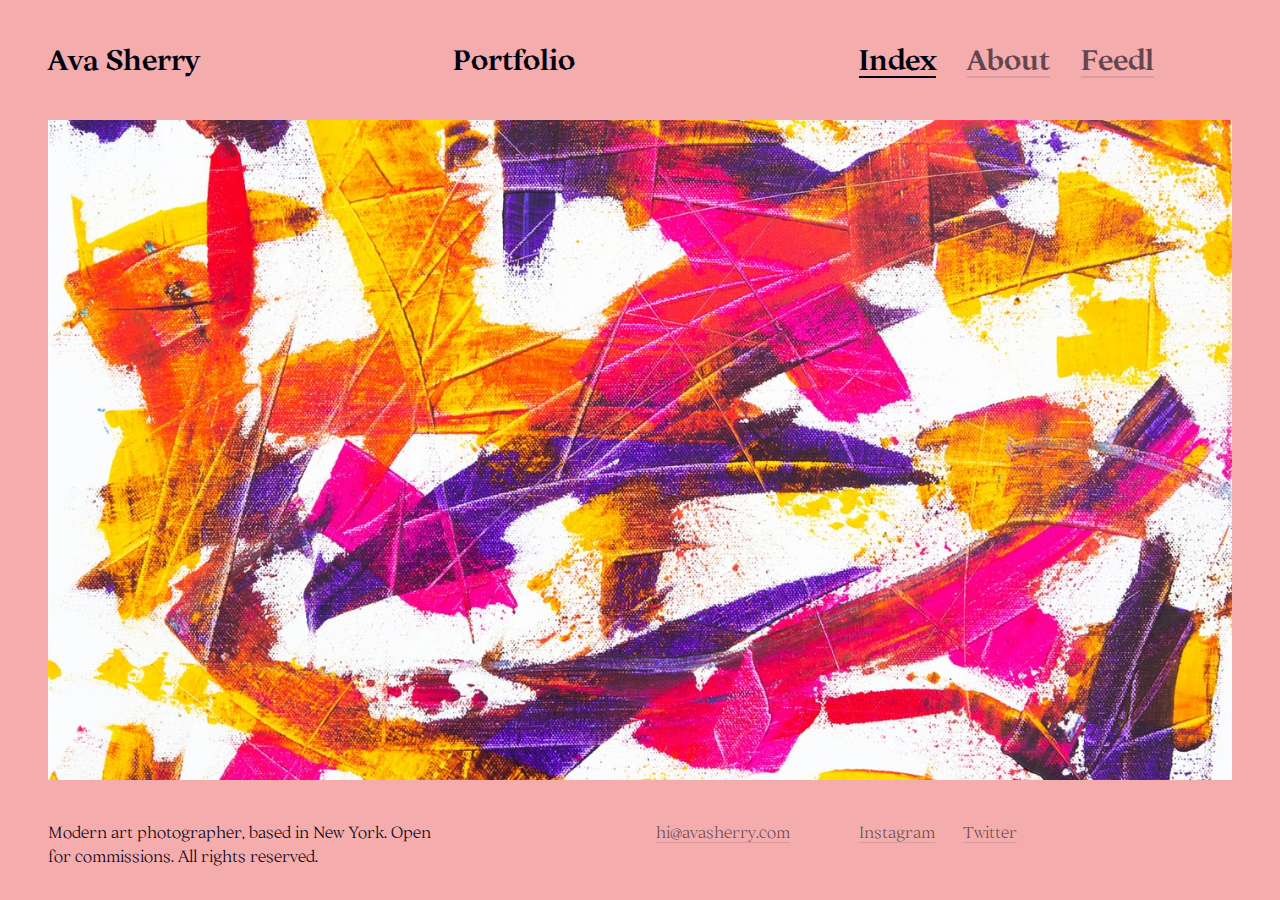
==== index.html @ 2bc90b28 "first commit" ====
<!doctype html>
<html>
  <head>
    <meta charset="utf-8">
    <meta name="viewport" content="width=device-width, initial-scale=1">
    
    <title>Welcome – Ava Sherry</title>

    <link href="_base.css" rel="stylesheet">
    <link href="style.css" rel="stylesheet">
  </head>
  <body> 
    
    <header>
      <h1>Ava Sherry</h1>
      <p>Portfolio</p>

      <nav>
        <a href="/" class="selected">Index</a>
        <a href="/about.html">About</a>
        <a href="/feed.html">Feedl</a>
      </nav>
    </header>

    <main data-barba="wrapper">
      <section data-barba="container">
        <img src="home.jpg" class="full full-img">
      </section>
    </main>
   

    <footer>
      <p>Modern art photographer, based in New York. Open for commissions. All rights reserved.</p>
      <nav>
        <a href="mailto:hi@avasherry.com">hi@avasherry.com</a>
      </nav>
      <nav>
        <a href="https://www.instagram.com/hisuperhi">Instagram</a>
        <a href="https://twitter.com/superhi_">Twitter</a>
      </nav>
    </footer>
      <script src="barba.js" ></script>
      <script src="barba-css.js"></script>
      <script src="scripts.js"></script>
  </body>
</html>
---- _base.css ----
html, body, div, span, applet, object, iframe,
h1, h2, h3, h4, h5, h6, p, blockquote, pre,
a, abbr, acronym, address, big, cite, code,
del, dfn, em, img, ins, kbd, q, s, samp,
small, strike, strong, sub, sup, tt, var,
b, u, i, center,
dl, dt, dd, ol, ul, li,
fieldset, form, label, legend,
table, caption, tbody, tfoot, thead, tr, th, td,
article, aside, canvas, details, embed,
figure, figcaption, footer, header, hgroup,
menu, nav, output, ruby, section, summary,
time, mark, audio, video {
  margin: 0;
  padding: 0;
  border: 0;
  font-size: 100%;
  font: inherit;
  vertical-align: baseline;
}

article, aside, details, figcaption, figure,
footer, header, hgroup, menu, nav, section {
  display: block;
}
body {
  line-height: 1;
}
ol, ul {
  list-style: none;
}
blockquote, q {
  quotes: none;
}
blockquote:before, blockquote:after,
q:before, q:after {
  content: '';
  content: none;
}
table {
  border-collapse: collapse;
  border-spacing: 0;
}

img, iframe {
  vertical-align: bottom;
  max-width: 100%;
}

input, textarea, select {
  font: inherit;
}

* {
  -webkit-box-sizing: border-box;
  -moz-box-sizing: border-box;
  box-sizing: border-box;
  -webkit-font-smoothing: antialiased;
  text-rendering: optimizeLegibility;
}
---- style.css ----
@font-face {
  font-family: "Ortica";
  font-weight: 700;
  src: url(ortica-bold.woff2), url(ortica-bold.woff);
}

@font-face {
  font-family: "Ortica";
  font-weight: 400;
  src: url(ortica-light.woff2), url(ortica-light.woff);
}

:root {
  --background: #f4acac;
  --text-color: #000011;

  --nav-link: rgba(0, 0, 17, 0.6);
  --nav-link-selected: rgba(0, 0, 17, 1);
  --nav-underline: rgba(0, 0, 17, 0.1);
  --nav-underline-hover: rgba(0, 0, 17, 1);

  --timing: 0.25s;
  --bezier: cubic-bezier(0.215, 0.61, 0.355, 1);
}

body {
  font-family: Ortica, Arial;
  font-size: 20px;
  line-height: 1.5;
  background-color: var(--background);
  color: var(--text-color);
  padding: 0 48px 0 48px;

  transition: background-color calc(3 * var(--timing)) var(--bezier);
}

body.feed {
  --background: #000011;
  --text-color: #ffffff;

  --nav-link: rgba(255, 255, 255, 0.6);
  --nav-link-selected: rgba(255, 255, 255, 1);
  --nav-underline: rgba(255, 255, 255, 0.1);
  --nav-underline-hover: rgba(255, 255, 255, 1);
}

header, section, footer {
  display: grid;
  grid-template-columns: repeat(6, 1fr);
  grid-auto-flow: dense;
  grid-gap: 32px;
}

header {
  position: -webkit-sticky;
  position: sticky;
  top: 0;
  z-index: 2;

  font-weight: 700;
  font-size: 28px;
  height: 120px;
  align-items: center;
}

header h1, header p, header nav {
  grid-column: span 2;
}

a {
  text-decoration: none;
  color: var(--nav-link);
  border-bottom: 0.1em solid var(--nav-underline);
}

a:hover, a.selected {
  border-bottom-color: var(--nav-underline-hover);
}

a.selected {
  color: var(--nav-link-selected);
}

nav a {
  margin-right: 24px;
}

nav a:last-child {
  margin-right: 0;
}

.full {
  grid-column: span 6;
}

.full-img {
  height: calc(100vh - 240px);
  width: 100%;
  object-fit: cover;
}

.full-img.sticky {
  position: sticky;
  top: 120px;
}

.split {
  grid-column: span 3;
}

section p {
  margin: 0 0 24px 0;
  max-width: 30em;
}

section p:last-child {
  margin-bottom: 0;
}

footer {
  height: 120px;
  font-size: 16px;
  padding: 40px 0 0 0;
}

footer p {
  grid-column: span 3;
  max-width: 25em;
}

footer nav:last-child {
  grid-column: span 2;
}

section.feed {
  grid-auto-rows: 40vw;
}

section.feed img {
  height: 100%;
  width: 100%;
  object-fit: cover;
  grid-column: span 2;
}

.fade-leave-active, 
.fade-enter-active {
  transition: opacity var(--timing) var(--bezier), transform var(--timing) var(--bezier) ;
}


.fade-leave {
  opacity: 1;
  transform: translate(0, 0);
}

.fade-leave-to {
  opacity: 0;
  transform: translate(0, 30px);

}

.fade-enter {
  opacity: 0;
  transform: translate(0, 30px);
}

.fade-enter-to {
  opacity: 1;
  transform: translate(0, 0);

}
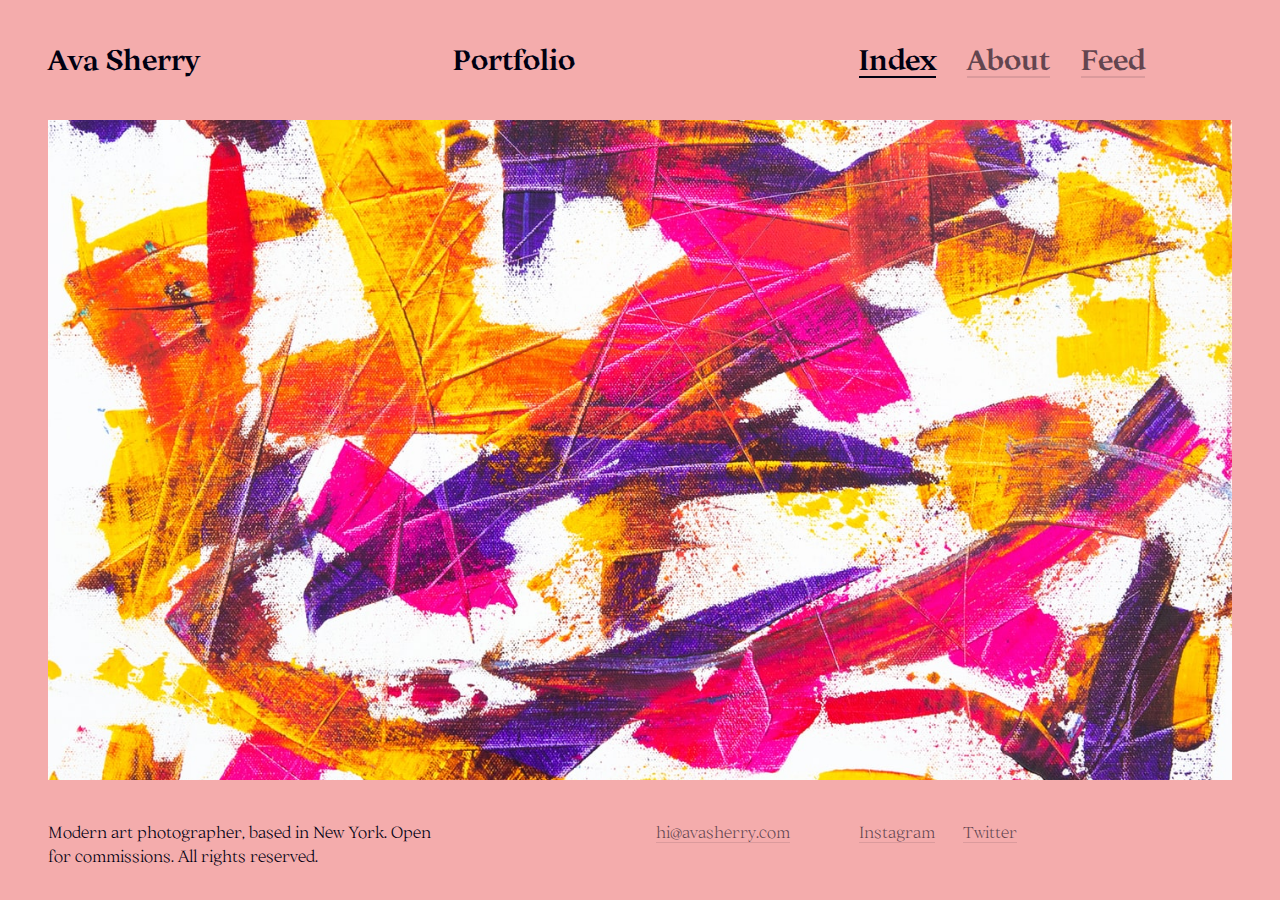
==== commit 761db58a: "completed animations" ====
--- a/index.html
+++ b/index.html
@@ -18,7 +18,7 @@
       <nav>
         <a href="/" class="selected">Index</a>
         <a href="/about.html">About</a>
-        <a href="/feed.html">Feedl</a>
+        <a href="/feed.html">Feed</a>
       </nav>
     </header>
 
--- a/style.css
+++ b/style.css
@@ -144,7 +144,8 @@
 }
 
 .fade-leave-active, 
-.fade-enter-active {
+.fade-enter-active,
+.fade-once-active {
   transition: opacity var(--timing) var(--bezier), transform var(--timing) var(--bezier) ;
 }
 
@@ -160,13 +161,49 @@
 
 }
 
-.fade-enter {
+.fade-enter,
+.fade-once {
   opacity: 0;
   transform: translate(0, 30px);
 }
 
-.fade-enter-to {
+.fade-enter-to,
+.fade-once-to {
   opacity: 1;
   transform: translate(0, 0);
 
-}+}
+
+@keyframes  fade {
+  0% {
+    opacity: 0;
+  transform: translate(0, 30px);
+  }
+  100% {
+    opacity: 1;
+  transform: translate(0, 0);
+  }
+}
+
+header h1,
+header p,
+header nav,
+footer {
+  animation: fade var(--timing) var(--bezier) both;
+}
+
+header h1 {
+  animation-delay: var(--timing);
+}
+
+ header p {
+   animation-delay: calc(2 * var(--timing))
+ }
+
+ header nav {
+   animation-delay: calc(3 * var(--timing))
+ }
+
+  footer {
+   animation-delay: calc(4 * var(--timing))
+ }